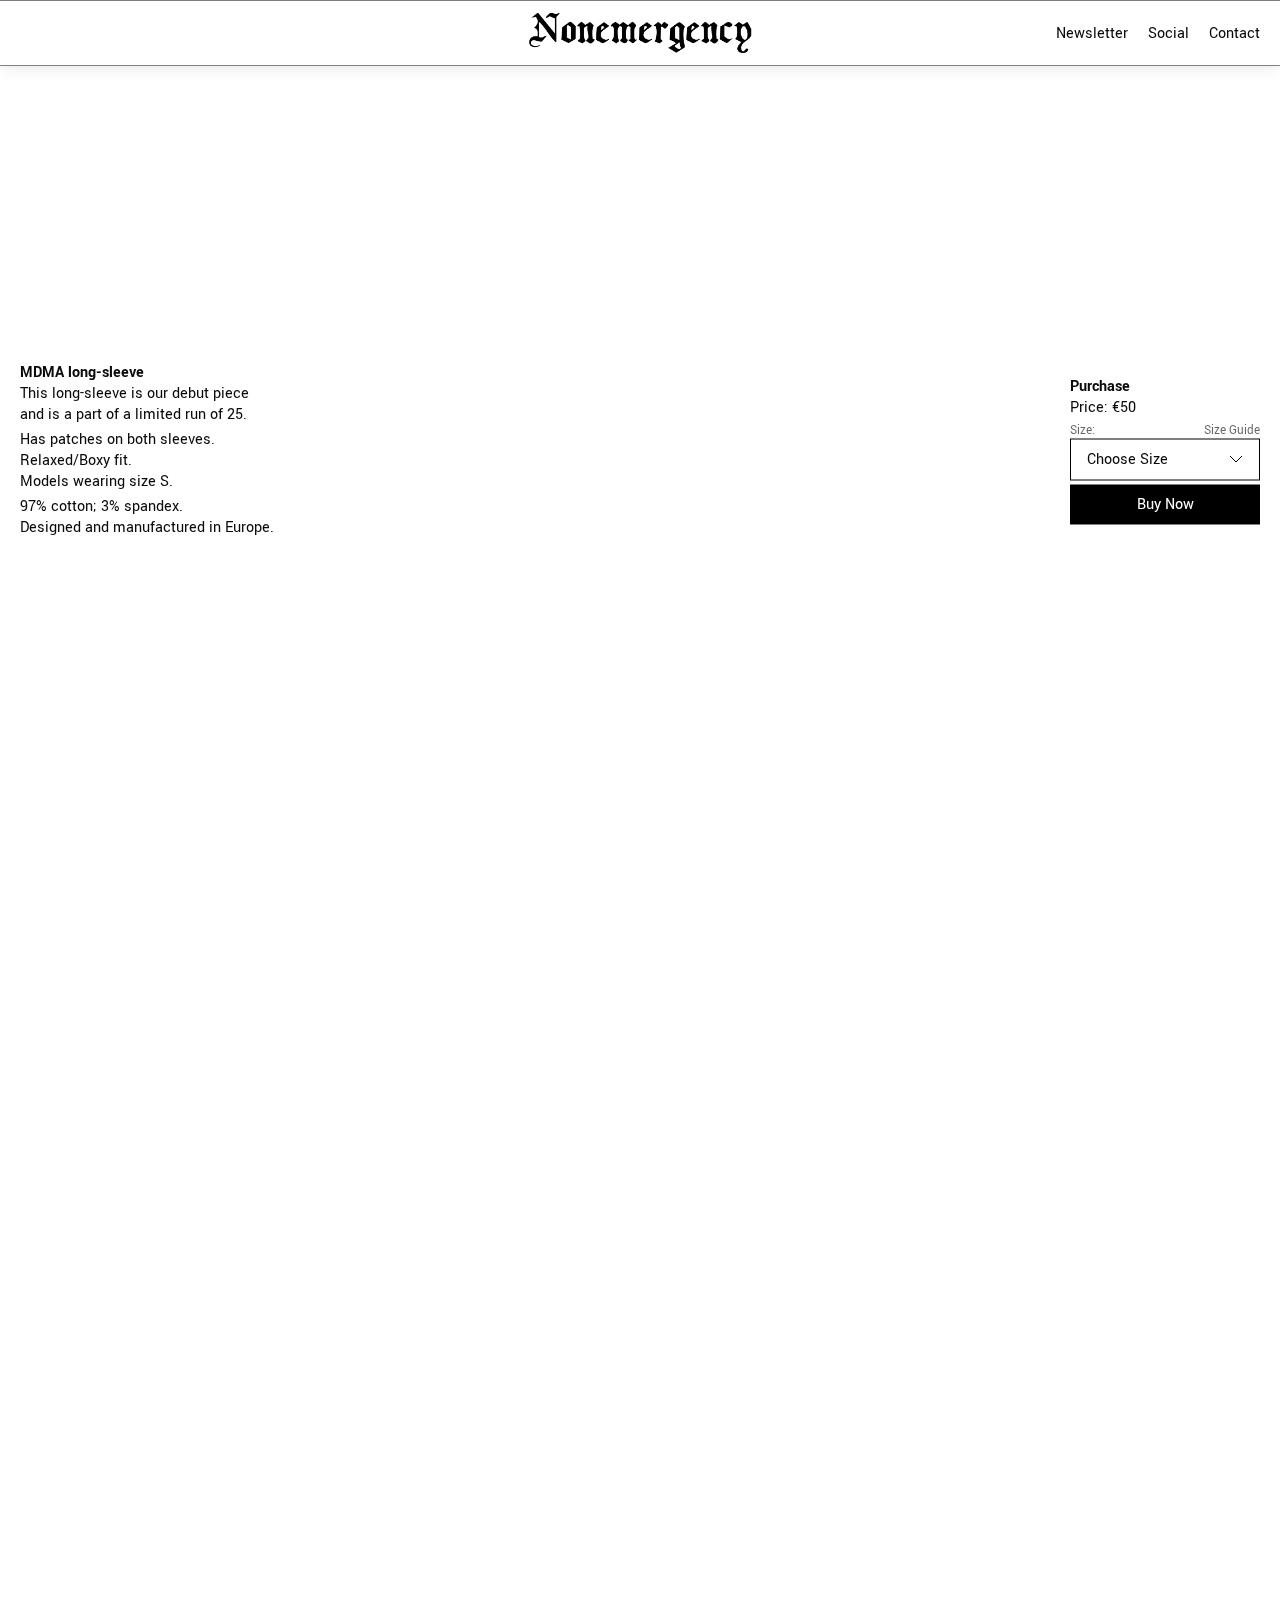
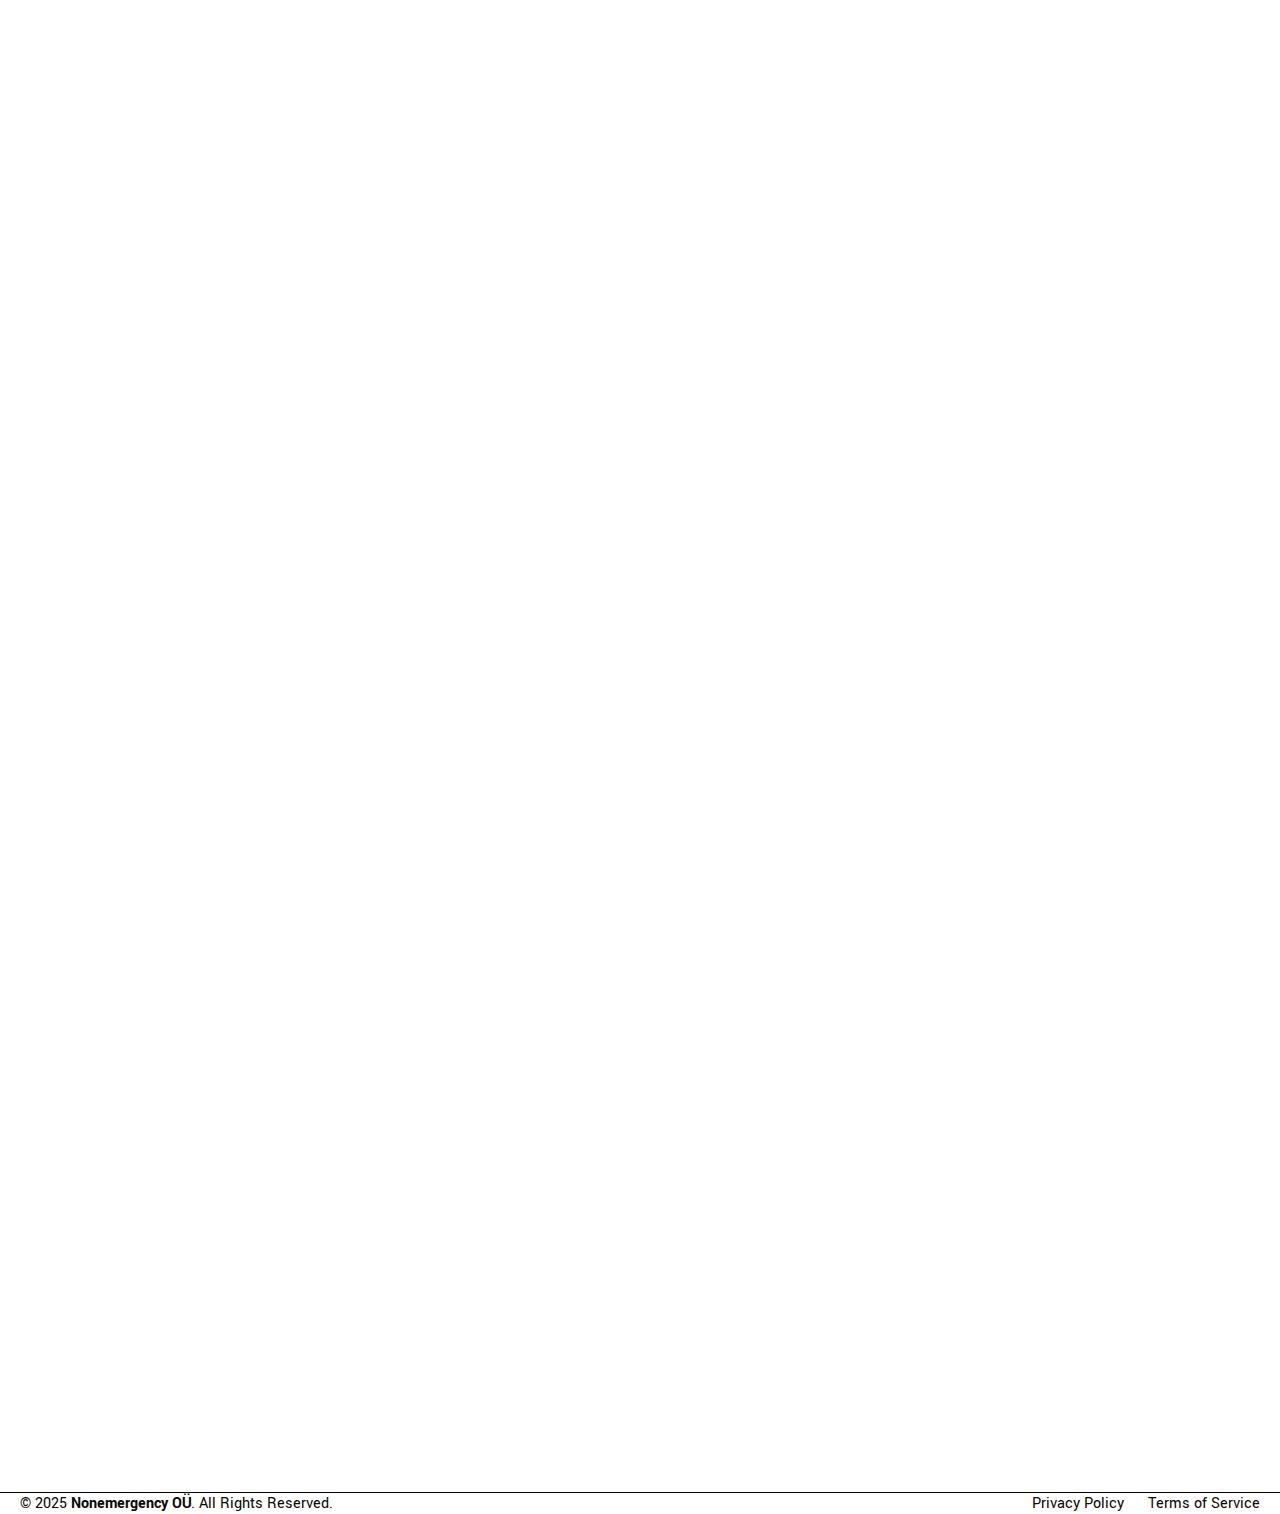
==== phone/index.html @ 73e6ae6c "phone sandbox" ====
<!DOCTYPE html>
<html>
<head>
	<meta charset="utf-8">
	<meta name="viewport" content="width=device-width, initial-scale=1">

	<link rel="stylesheet" href="https://cdn.jsdelivr.net/npm/swiper@11/swiper-bundle.min.css"/>
	<script src="https://cdn.jsdelivr.net/npm/swiper/swiper-bundle.min.js"></script>
	<script src="slider.js" defer></script>

    <link rel="stylesheet" href="general.css">
    <link rel="stylesheet" href="desktop.css">
    <link rel="stylesheet" href="mobile.css">

	<script src="scripts.js" defer></script>

    <link rel="icon" type="image/x-icon" href="assets/favicon.ico">
	<title>Nonemergency</title>
	
</head>
<body>
	<p id="js-disabled">WARNING: JavaScript is disabled on your browser. Some features will not work. <br>Enable JavaScript in order to enjoy properly-working website.</p>
	<script type="text/javascript">
		  const element = document.getElementById("js-disabled");
		  if (element) {
		    element.remove();
		  }
	</script>

	<header>
		<div class="wrapper">
			<img src="assets/nonem.png" alt="Logo" id="logo">
			<img id="burger" src="assets/burger.svg">
			<div id="header-links">
				<a id="newsletter-open">Newsletter</a>
				<div class="dropdown">
					<a>Social</a>
					<div class="dropdown-items">
						<a href="">TikTok</a>
						<a href="">Instagram</a>
						<a href="">Pinterest</a>
					</div>
				</div>
				<a href="mailto:contact@nonemergency.eu">Contact</a>
			</div>
		</div>
	</header>

	<div class="wrapper" id="product-visual">
		<section class="swiper">
			<div class="image-showcase swiper-wrapper"> <!-- SWIPER WRAPPER -->
				<img class="swiper-slide" src="assets/MDMA-photos/photo2.jpg">
				<img class="swiper-slide" src="assets/MDMA-photos/photo0.jpg">
				<video class="swiper-slide" autoplay muted loop>
					<source src="assets/MDMA-photos/video0.mp4" type="video/mp4">
				</video>
				<img class="swiper-slide" src="assets/MDMA-photos/photo1.jpg">
			</div>
		</section>
	</div>
	<div class="swiper-pagination"></div>
	<div class="wrapper" id="product-text">
		<section>
			<div class="product-info fixed-product-object">
				<p class="bold">MDMA long-sleeve</p>
				<div>
					<p>This long-sleeve is our debut piece</p>
					<p>and is a part of a limited run of 25.</p>
				</div>
				<div>
					<p>Has patches on both sleeves.</p>
					<p>Relaxed/Boxy fit.</p>
					<p>Models wearing size S.</p>
				</div>
				<div>
					<p>97% cotton; 3% spandex.</p>
					<p>Designed and manufactured in Europe.</p>
				</div>
			</div>
			<div class="purchase-section fixed-product-object">
				<div class="swiper-pagination"></div> <!-- SWIPER PAGINATION -->
				<p class="bold">Purchase</p>
				<p class="price">Price: €50</p>
				<form id="buy-product-form">
					<div class="size-info">
						<p>Size:</p>
						<a>Size Guide</a>
					</div>
					<select name="size" id="size" class="form-input">
						<option value="not-selected" selected disabled>Choose Size</option>
						<option value="S">S</option>
						<option value="M">M</option>
					</select>
					<input type="submit" value="Buy Now" class="button">
				</form>
			</div>
		</section>

	</div>
	<section id="newsletter" class="newsletter-section">
		<div class="newsletter">
			<div class="newsletter-heading">
				<h2>Newsletter</h2>
				<a id="newsletter-close"><img src="assets/X.svg"></a>
			</div>
			<hr>
			<p>Sign up to email updates on Nonemergency releases and more.<br>You may cancel anytime.</p>
			<form action="" method="POST">
				<input type="email" name="e" class="form-input" placeholder="E-mail">
				<input type="submit" value="Sign Up" class="button">
			</form>
			<div class="background-blur"></div>
		</div>
		<div id="overlay" class="overlay"></div>
	</section>
	<div class="footer-border">
		<footer class="wrapper">
			<p class="small-text">© 2025 <span class="bold">Nonemergency OÜ</span>. All Rights Reserved.</p>
			<span id="legal"><a href="">Privacy Policy</a><a href="">Terms of Service</a></span>
		</footer>
	</div>
</body>
</html>
---- phone/general.css ----
@import url('https://fonts.googleapis.com/css2?family=Yantramanav:wght@100;300;400;500;700;900&display=swap');
/* RESET & FONT */


#js-disabled{
    position: fixed;
    top: 15%;
    left: 15%;
    font-weight: 700;
    background: white;
}


*{ 
    margin: 0;
    padding: 0;
    font-family: "Yantramanav", serif;
    font-weight: 400;
    color: #0A0A0A; 
    border: none;
    outline: none;
    -webkit-appearance: none;
    -moz-appearance: none;
    appearance: none;
    font-size: 1rem;
    background: none;
}


/* GENERAL STYLES */

h2{
    font-weight: 800;
    font-size: 2.25rem;
    line-height: 100%;
}

*:focus{
    outline: 1px solid black;
}

hr{
    border: 1px solid black;
}

footer, section, .grid{
    width: 100%;
    display: grid;
}

.button-container{
    z-index: 1;
    color: black;
    border: 2px solid;
    /*padding: 2px;*/
    width: fit-content;
}


button, .button{
    padding: .5rem 1rem;
    cursor: pointer;
    line-height: 150%;
    background: black;
    color: white;
}


button:hover, .button:hover, button:focus, .button:focus{
    text-decoration: underline;
    text-decoration-thickness: 2px;
}

.not-allowed{
    cursor: not-allowed !important;
}

.wrapper{
    max-width: 1440px;
    margin: 0 auto 0 auto;
    box-sizing: border-box;
}

@media (max-width:  1500px){
    .wrapper{
        padding: 0 20px;
        margin: 0;
    }
}

a{
    text-decoration: none;
    cursor: pointer;
}

a:hover{
    text-decoration: underline;
}

.bold{
    font-weight: 600;
}

select{
    background-image: url("assets/arrow-down.svg");
    background-repeat: no-repeat;
    background-position: right 1rem top 50%;
    line-height: 150%;
}

select:focus{
    outline: none;
}

.form-input{
    padding: .5rem 1rem;
    border: 1px solid black;
}

/*  HEADER  */

header{
    position: fixed;
    width: 100%;
    z-index: 100;
    border-top: 1px solid rgba(0, 0, 0, 0.50);
    border-bottom: 1px solid rgba(0, 0, 0, 0.50);
    background: #FFF;
    box-shadow: 0px 1px 16px 0px rgba(0, 0, 0, 0.10);
    padding: 16px 0;
}

header > .wrapper{
    width: 100%;
    display: flex;
    align-items: center;
    justify-content: end;
    height: 2rem;
}

#logo{
    height: 2.5rem; /* MAKE RESPONSIVE */
    position: absolute;
    left: 50%;
    transform: translateX(-50%);
}

/* PURCHASE SECTION */

.purchase-section form{
    width: 100%;
    margin-top: 4px;
}

.purchase-section form *{
    width: -webkit-fill-available;
    width: fill-available;
}

.size-info{
    display: flex;
    justify-content: space-between;
}

.purchase-section select{
    margin-bottom: 4px;
}

.size-info *{
    color: rgba(0, 0, 0, .6);
    font-size: .8rem;
    width: auto !important;
}

.size-info *:last-child{
    text-align: right;
}

/* FOOTER */


footer{
    padding: .5rem;
    display: flex;
    justify-content: space-between;
}

#legal > a:nth-child(2){
    margin-left: 1.5rem;
}

.footer-border{
    border-top: solid 1px black;
}


/* NEWSLETTER */

.newsletter{
    grid-column: 5 / 9;
    border: 2px solid black;
    padding: 1rem;
    height: fit-content;
    margin: auto;
    background: white;
    z-index: 2;
}

.newsletter form{
    display: flex;
    gap: 8px;
    margin-top: 8px;
}

.newsletter input[type="email"]{
    width: -webkit-fill-available;
    width: fill-available;
}

.newsletter hr{
    margin-bottom: 4px;
}

.newsletter-heading{
    display: flex;
    align-items: self-start;    
    justify-content: space-between;
}

.newsletter-section{
    position: fixed;
    top: 0;
    left: 0;
    height: 100vh;
    display: none;
}

.overlay{
    width: 100%;
    height: 100%;
    position: absolute;
    background: rgba(255, 255, 255, .6);
}
---- phone/desktop.css ----
/* DESKTOP STYLES */

@media (min-width: 700px){
	/* GENERAL */

		.fixed-product-object{
		    position: sticky;
		    height: fit-content;
		    top: 50%;
		    transform: translateY(-50%);
		}


	/* HEADER */

	#burger{
		display: none;
	}

	footer, section, .grid{
	    grid-template-columns: repeat(12, 1fr);
	    gap: 20px;
	}

	#header-links{
	    display: flex;
	    gap: 20px;
	}

	/* DROPDOWN */

	.dropdown{
	    position: relative;
	    display: inline-block;
	}

	.dropdown-items{
	    display: none;
	    position: absolute;
	    left: 50%;
	    transform: translateX(-50%);
	    border: 1px solid;
	}

	.dropdown-items a{
	    text-align: center;
	    background: rgba(255, 255, 255, 1);
	    padding: 0.5rem 1rem;
	    display: block;
	}   

	.dropdown:hover .dropdown-items{
	    display: block;
	}

	/* PRODUCT INFO  */

	.product-info{
	    grid-column: span 3;
	}

	.product-info div{
	    margin-bottom: .25rem;
	}

	.product-info div:last-child{
	    margin-bottom: 0;
	}

	/* IMAGE SHOWCASE */

	.image-showcase{
	    grid-column: 4 / span 6;
	    flex-direction: column;
	    display: flex;
	    align-items: center;
	}

	.image-showcase > img, video{
	    max-width: 100%;
	    max-height: 80vh;
	    padding-bottom: 2rem;
	}

	.image-showcase > *:first-child{
	    margin-top: calc(50vh - var(--first-image-offset));
	}

	.image-showcase > *:last-child{
	    margin-bottom: calc(50vh - var(--last-image-offset) - 4rem); /* 4rem = 2 rem bottom padding; 2 rem footer */
	}

	/* PURCHASE SECTION */

	#product-text{
	    position: fixed;
	    top: 50%;
	    left: 50%;
	    transform: translateX(-50%);
	    width: 100%;
	}

	.purchase-section{
	    grid-column: 11 / 13;
	}

}
---- phone/mobile.css ----
@media (max-width: 800px){
	#burger{
		display: block;
	}

	#header-links{
		display: none;
	}
}


@media (max-width: 1100px){
	.purchase-section{
		grid-column: 10 / 13;
	}
}

@media (max-width: 700px){
	section * {
		margin: 0;
		padding: 0;
		position: unset;
		grid-column: unset !important;
	}

	footer, section, .grid{
		grid-template-columns: repeat(4, 1fr);
	}

	.image-showcase{
		grid-column: span 4 !important;
	}

	.image-showcase *{
		max-width: 80vw !important;
		max-height: 50vh !important;
	}
}
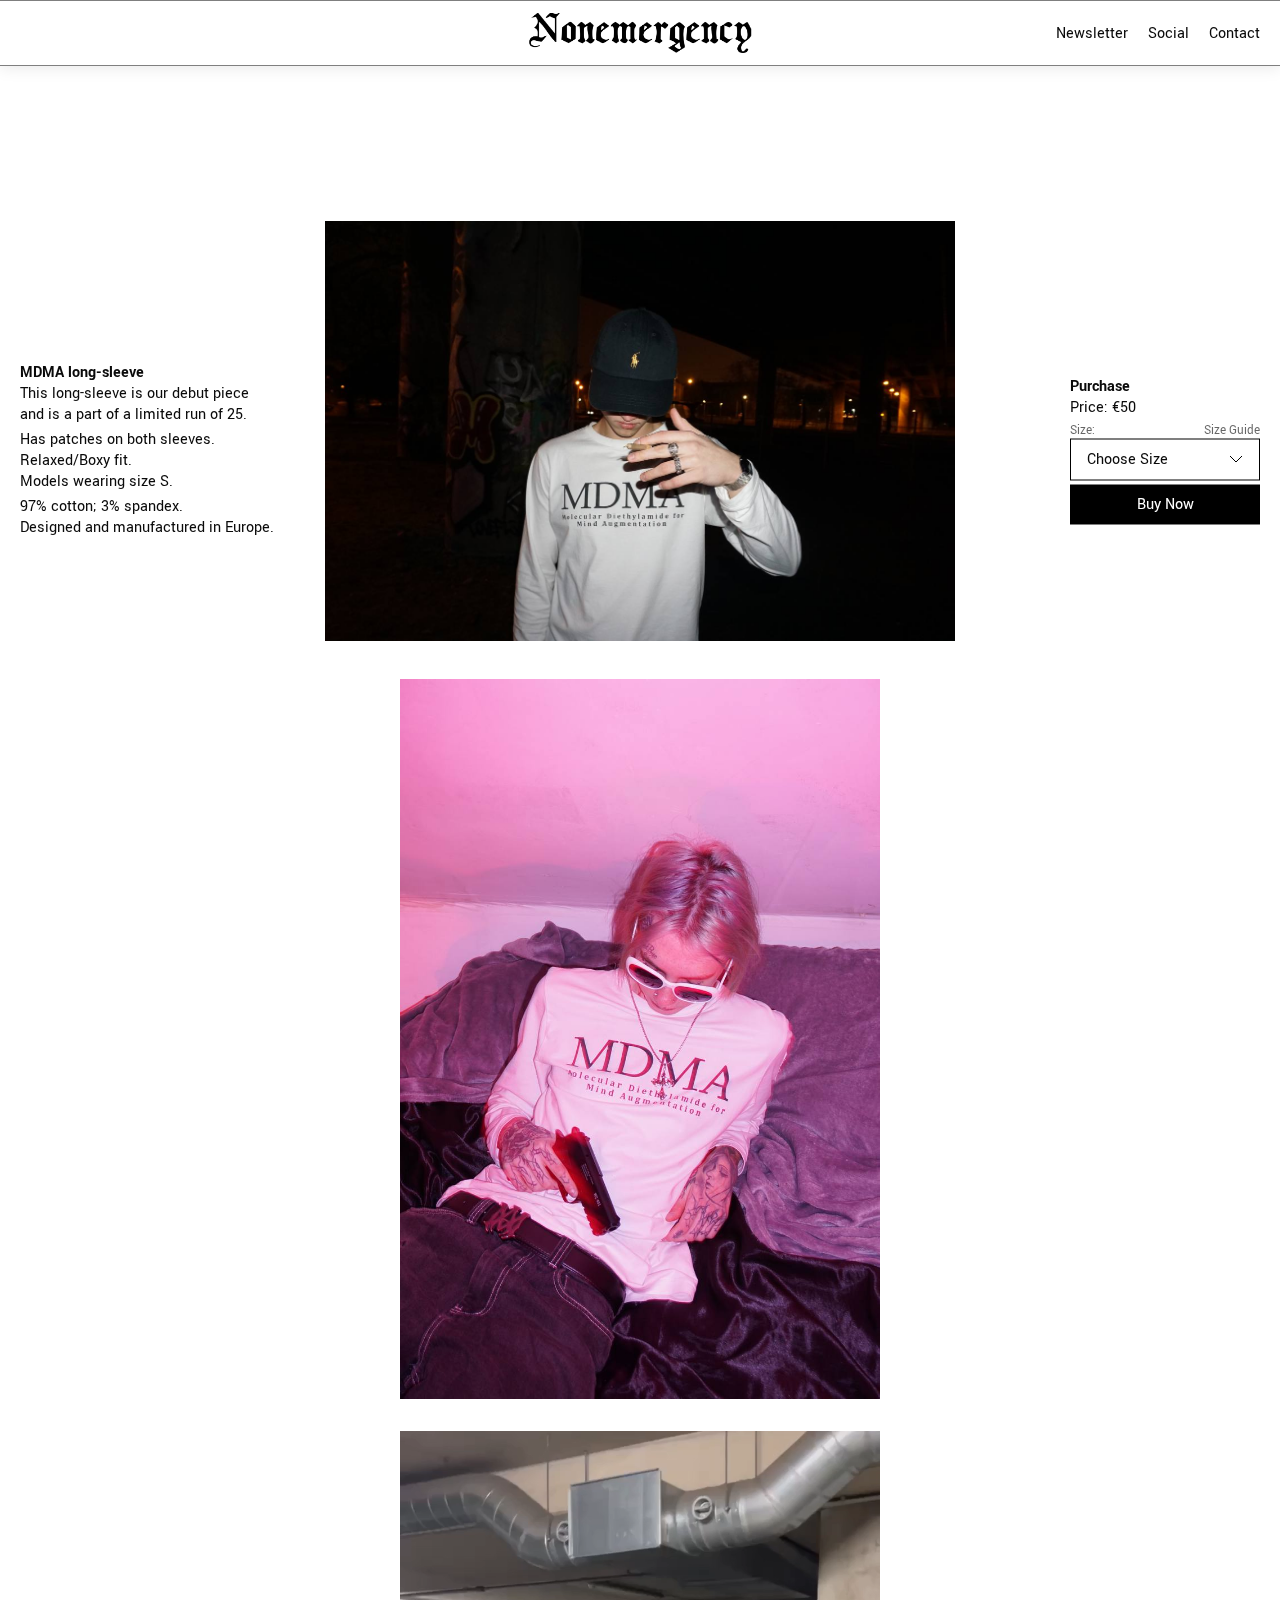
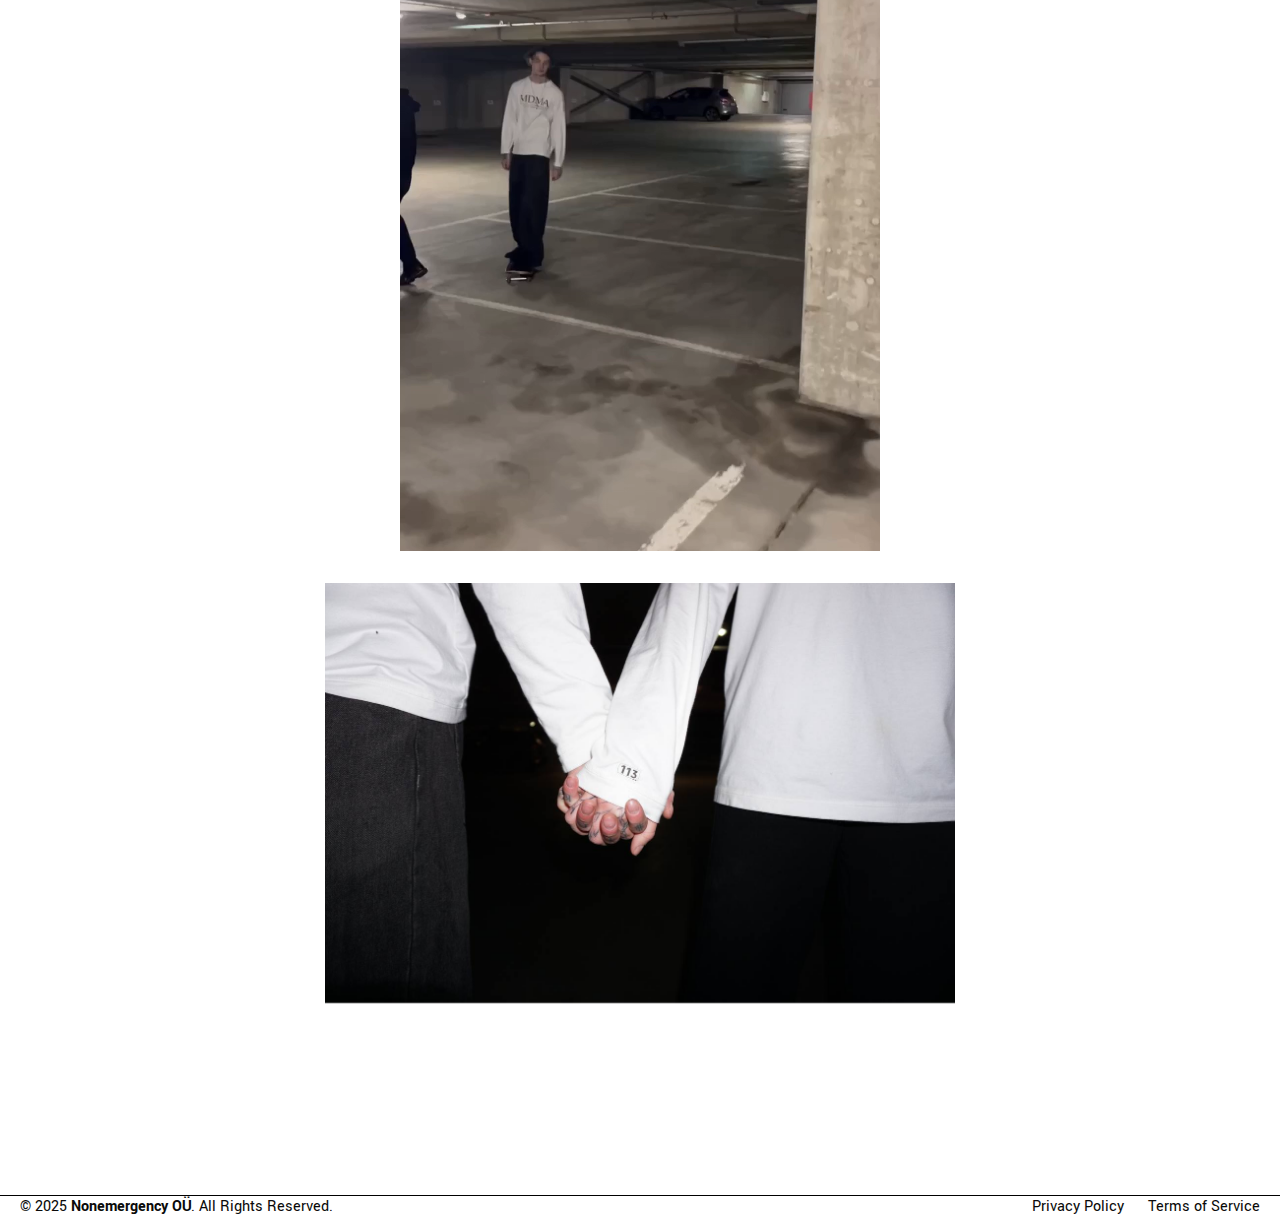
==== commit 672932e9: "slider development" ====
--- a/phone/index.html
+++ b/phone/index.html
@@ -46,20 +46,26 @@
 		</div>
 	</header>
 
-	<div class="wrapper" id="product-visual">
-		<section class="swiper">
-			<div class="image-showcase swiper-wrapper"> <!-- SWIPER WRAPPER -->
-				<img class="swiper-slide" src="assets/MDMA-photos/photo2.jpg">
+	<section class="swiper" id="product-visual">
+		<div class="image-showcase swiper-wrapper"> <!-- SWIPER WRAPPER -->
+			<div class="swiper-slide">
+				<img src="assets/MDMA-photos/photo2.jpg">
+			</div>
+			<div class="swiper-slide">
 				<img class="swiper-slide" src="assets/MDMA-photos/photo0.jpg">
+			</div>
+			<div class="swiper-slide">
 				<video class="swiper-slide" autoplay muted loop>
 					<source src="assets/MDMA-photos/video0.mp4" type="video/mp4">
 				</video>
+			</div>
+			<div class="swiper-slide">
 				<img class="swiper-slide" src="assets/MDMA-photos/photo1.jpg">
 			</div>
-		</section>
-	</div>
-	<div class="swiper-pagination"></div>
+		</div>
+	</section>
 	<div class="wrapper" id="product-text">
+		<div class="swiper-pagination"></div>
 		<section>
 			<div class="product-info fixed-product-object">
 				<p class="bold">MDMA long-sleeve</p>
--- a/phone/general.css
+++ b/phone/general.css
@@ -7,7 +7,8 @@
     top: 15%;
     left: 15%;
     font-weight: 700;
-    background: white;
+    background: #fff;
+    z-index: 1000;
 }
 
 
@@ -18,6 +19,7 @@
     font-weight: 400;
     color: #0A0A0A; 
     border: none;
+    border-radius: 0;
     outline: none;
     -webkit-appearance: none;
     -moz-appearance: none;
@@ -121,6 +123,7 @@
 
 header{
     position: fixed;
+    top: 0;
     width: 100%;
     z-index: 100;
     border-top: 1px solid rgba(0, 0, 0, 0.50);
--- a/phone/desktop.css
+++ b/phone/desktop.css
@@ -1,6 +1,25 @@
 /* DESKTOP STYLES */
 
 @media (min-width: 700px){
+
+	/* REMOVE CONFLICT SWIPER.JS STYLES */
+	#product-visual{
+		display: grid !important;
+		max-width: 1440px;
+		margin: 0 auto;
+	}
+	
+	.swiper-slide{
+		width: fit-content;
+		height: fit-content;
+	}
+
+
+	.image-showcase img, .image-showcase video{
+		height: auto !important;
+		width: auto !important;
+	}
+
 	/* GENERAL */
 
 		.fixed-product-object{
@@ -76,7 +95,7 @@
 	    align-items: center;
 	}
 
-	.image-showcase > img, video{
+	.image-showcase img, .image-showcase video{
 	    max-width: 100%;
 	    max-height: 80vh;
 	    padding-bottom: 2rem;
--- a/phone/mobile.css
+++ b/phone/mobile.css
@@ -1,3 +1,5 @@
+/* STYLES FOR MOBILE */
+
 @media (max-width: 800px){
 	#burger{
 		display: block;
@@ -29,10 +31,29 @@
 
 	.image-showcase{
 		grid-column: span 4 !important;
+		align-items: center;
 	}
 
-	.image-showcase *{
-		max-width: 80vw !important;
-		max-height: 50vh !important;
+	#logo{
+		height: 2rem;
+	}
+
+	.swiper{
+		margin-top: 4rem; /* Margin for header */
+	}
+
+	.swiper-slide{
+		
+	}
+
+	.swiper-slide:not(.swiper-slide-active) {
+		opacity: 0.7;
+	}
+
+	.swiper {
+		width: 100%;
+		height: calc(50vh) !important;
+		overflow: hidden;
+		background: white;
 	}
 }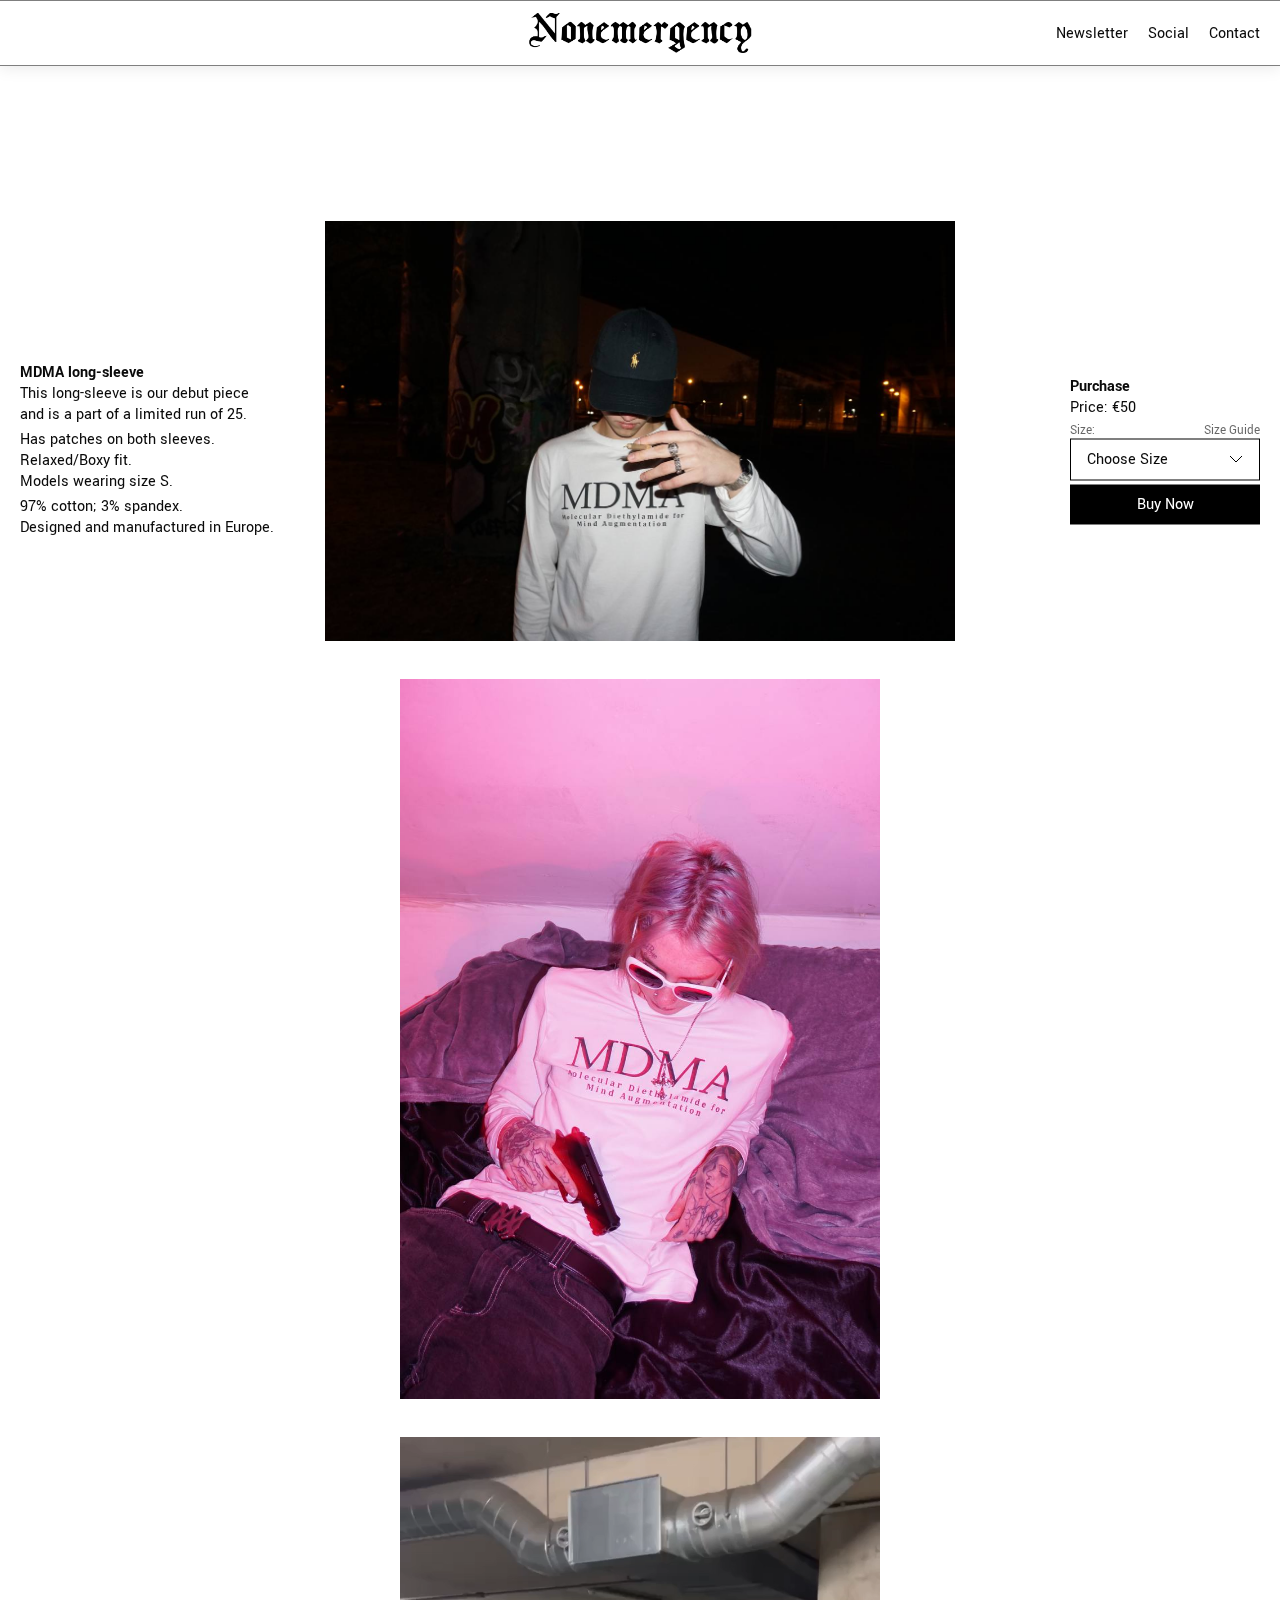
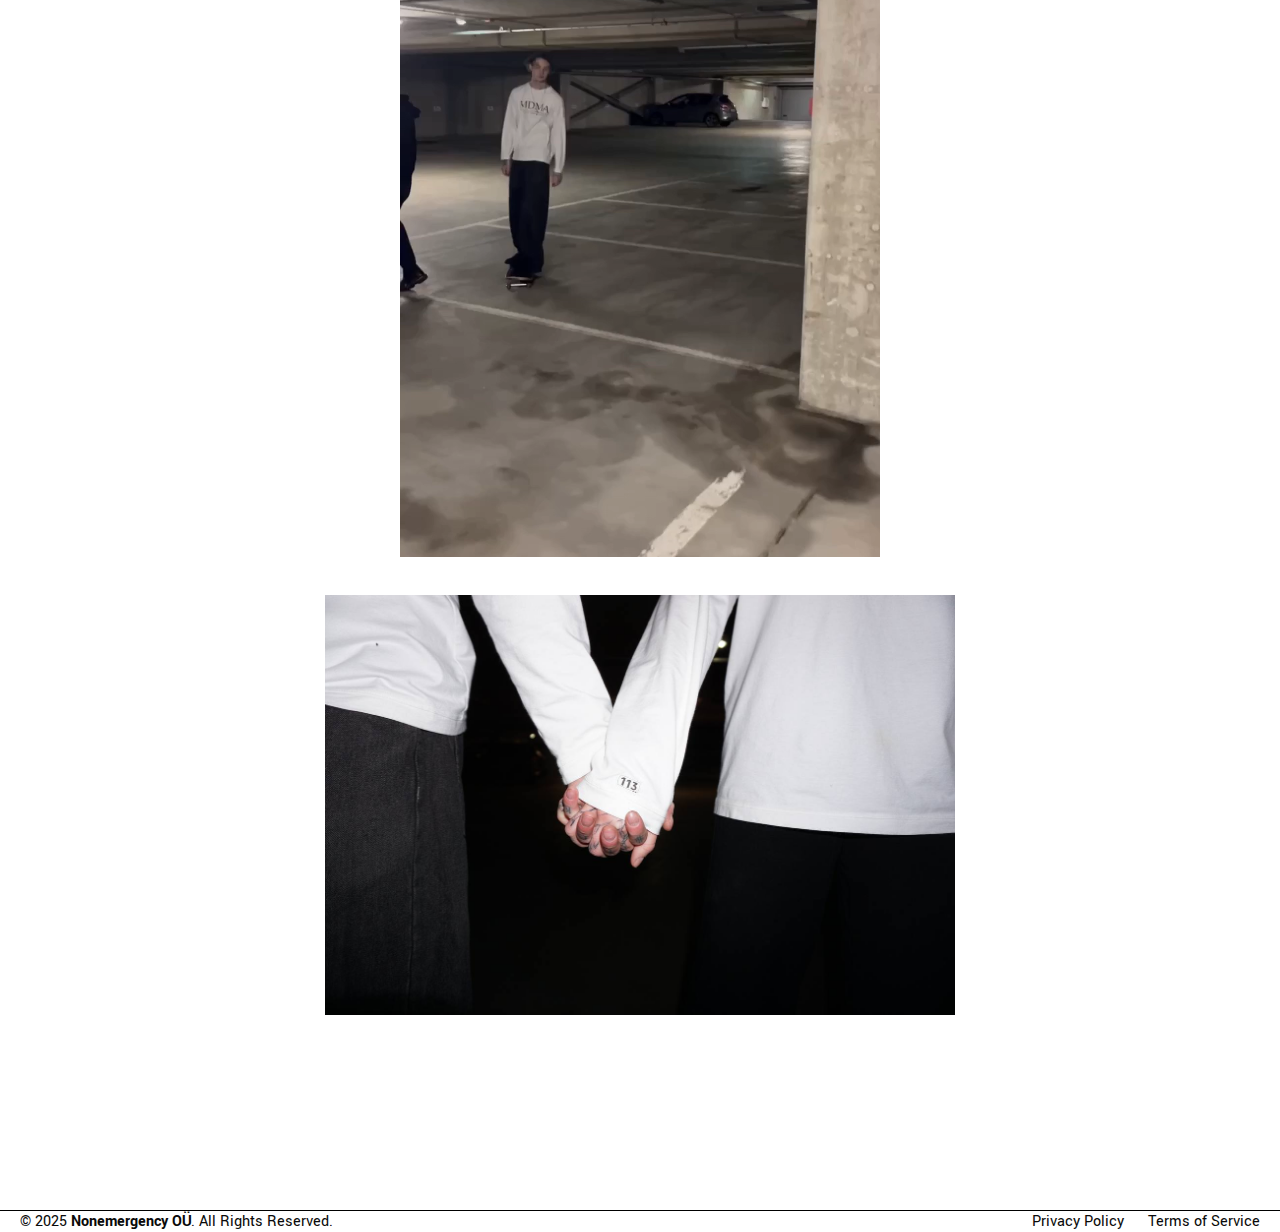
==== commit 82dc4780: "slider done" ====
--- a/phone/index.html
+++ b/phone/index.html
@@ -52,20 +52,20 @@
 				<img src="assets/MDMA-photos/photo2.jpg">
 			</div>
 			<div class="swiper-slide">
-				<img class="swiper-slide" src="assets/MDMA-photos/photo0.jpg">
+				<img src="assets/MDMA-photos/photo0.jpg">
 			</div>
 			<div class="swiper-slide">
-				<video class="swiper-slide" autoplay muted loop>
+				<video autoplay muted loop>
 					<source src="assets/MDMA-photos/video0.mp4" type="video/mp4">
 				</video>
 			</div>
 			<div class="swiper-slide">
-				<img class="swiper-slide" src="assets/MDMA-photos/photo1.jpg">
+				<img src="assets/MDMA-photos/photo1.jpg">
 			</div>
 		</div>
 	</section>
+		<div id="swiper-pagination"></div>
 	<div class="wrapper" id="product-text">
-		<div class="swiper-pagination"></div>
 		<section>
 			<div class="product-info fixed-product-object">
 				<p class="bold">MDMA long-sleeve</p>
--- a/phone/mobile.css
+++ b/phone/mobile.css
@@ -40,20 +40,46 @@
 
 	.swiper{
 		margin-top: 4rem; /* Margin for header */
+		width: 100%;
+		height: 60vh;
+		overflow: hidden;
 	}
 
-	.swiper-slide{
-		
+	.swiper-slide *{
+		width: 100%;
+	    height: 100%;
+	    object-fit: contain;
+		max-height: 50vh;
+		transition: all 300ms ease-in;
+	}
+
+	.swiper-wrapper {
+	  align-items: center;
+	}
+
+	.swiper-slide {
+		max-height: 60vh;
+		width: 80%;
+		display: flex;
+		align-items: center;
+		justify-content: center;
+		transition: height 300ms ease-in;
 	}
 
 	.swiper-slide:not(.swiper-slide-active) {
-		opacity: 0.7;
+	  height: 60%;
 	}
 
-	.swiper {
-		width: 100%;
-		height: calc(50vh) !important;
-		overflow: hidden;
-		background: white;
+	.swiper-slide:not(.swiper-slide-active) *{
+	  width: 80%;
 	}
+
+	.swiper-slide-next *{
+	  transform: translateX(-10%) !important;
+	}
+
+	.swiper-slide-prev *{
+	  transform: translateX(10%) !important;
+	}
+
 }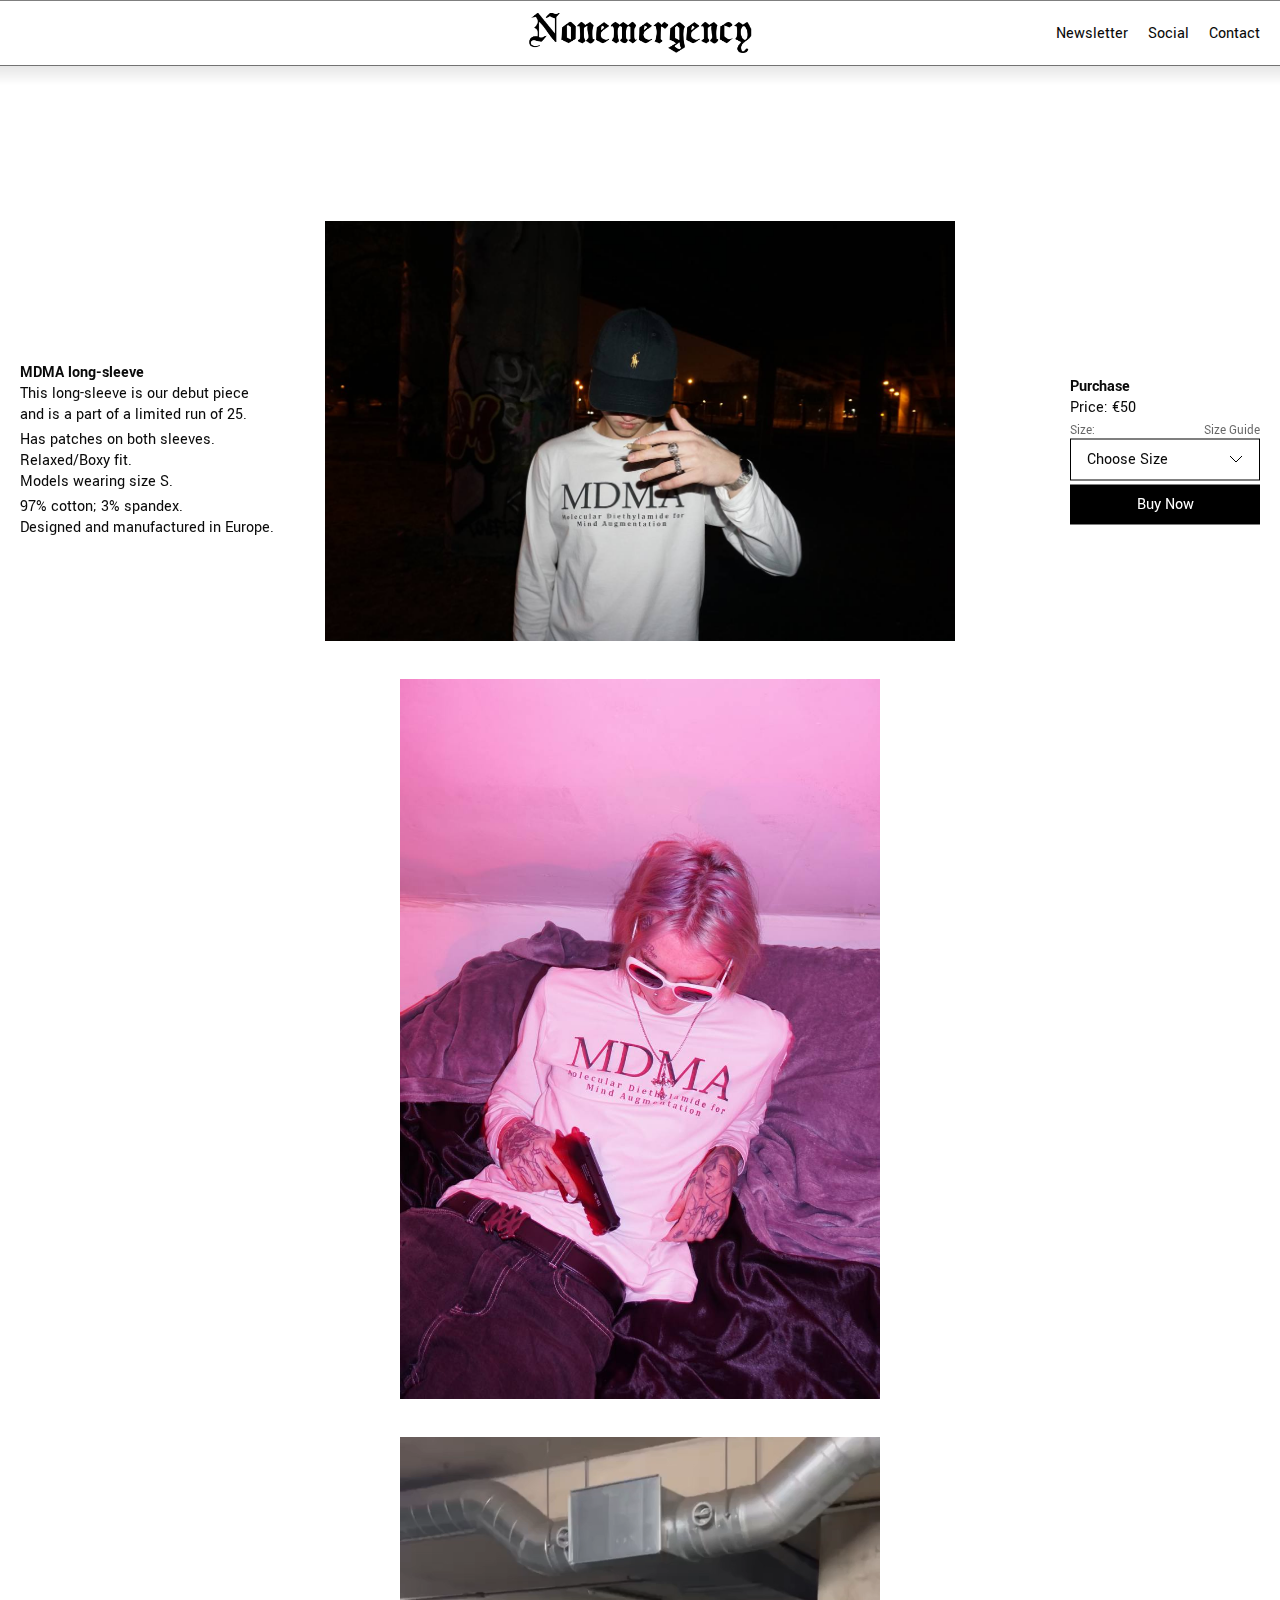
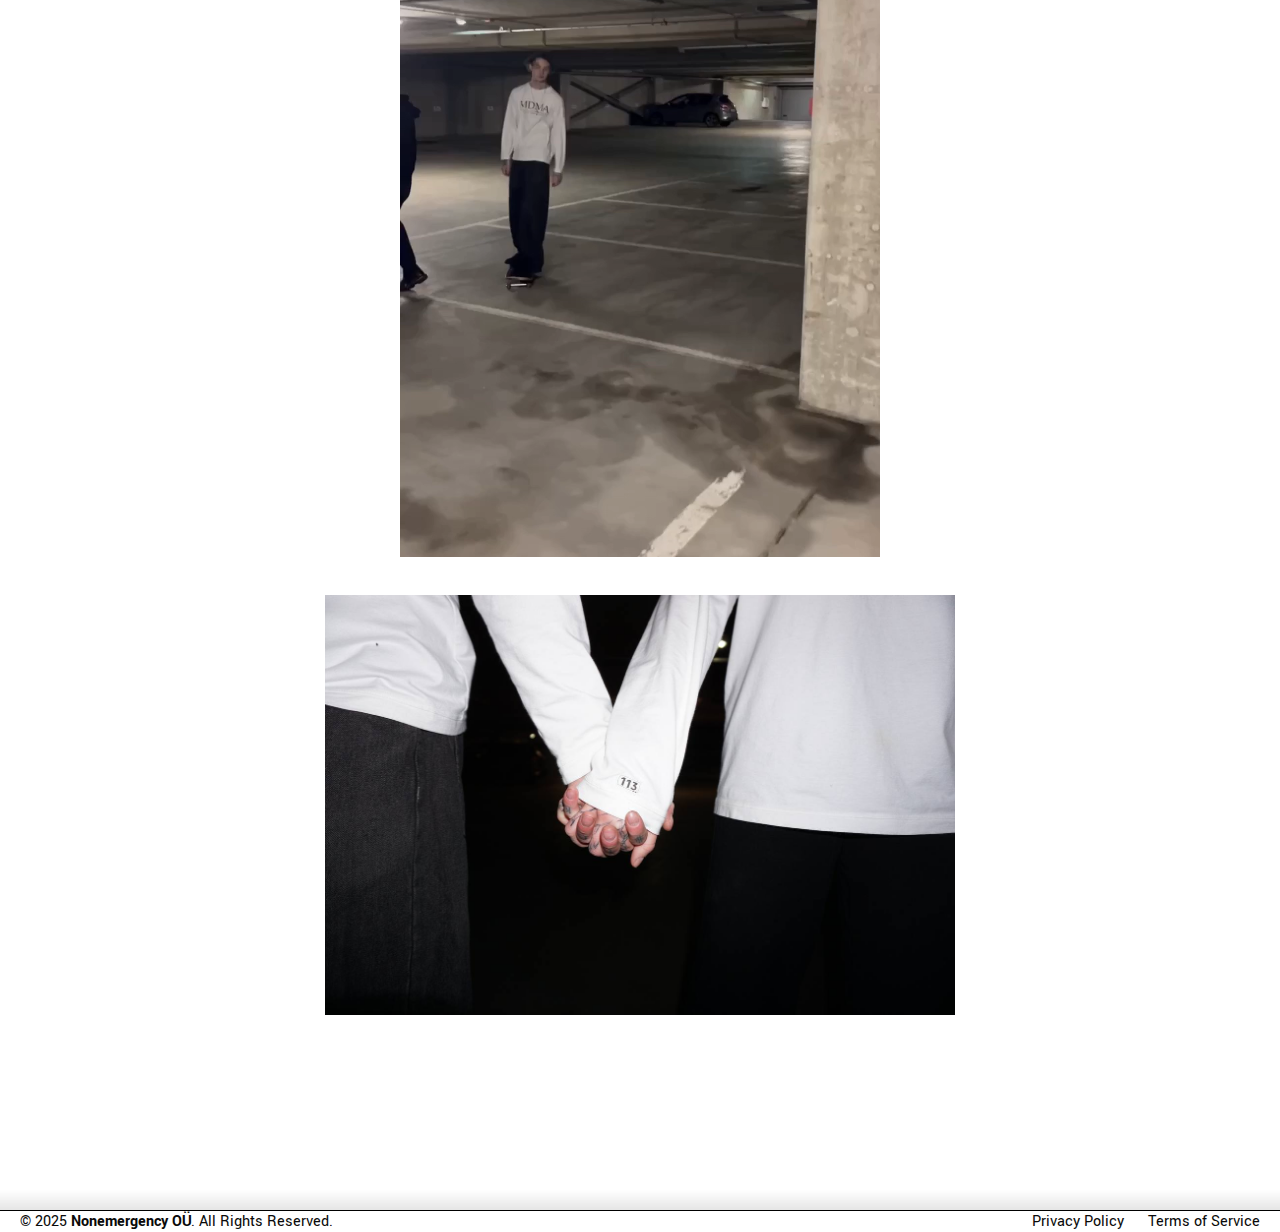
==== commit 4ac17972: "mobile body done" ====
--- a/phone/index.html
+++ b/phone/index.html
@@ -27,7 +27,7 @@
 		  }
 	</script>
 
-	<header>
+	<header class="shadow-bottom">
 		<div class="wrapper">
 			<img src="assets/nonem.png" alt="Logo" id="logo">
 			<img id="burger" src="assets/burger.svg">
@@ -46,7 +46,7 @@
 		</div>
 	</header>
 
-	<section class="swiper" id="product-visual">
+	<section class="swiper shadow-top" id="product-visual">
 		<div class="image-showcase swiper-wrapper"> <!-- SWIPER WRAPPER -->
 			<div class="swiper-slide">
 				<img src="assets/MDMA-photos/photo2.jpg">
@@ -64,11 +64,13 @@
 			</div>
 		</div>
 	</section>
+	<div class="wrapper" id="product-text">
 		<div id="swiper-pagination"></div>
-	<div class="wrapper" id="product-text">
 		<section>
 			<div class="product-info fixed-product-object">
-				<p class="bold">MDMA long-sleeve</p>
+				<p class="bold product-title">MDMA long-sleeve</p>
+				<p class="price">€50</p>
+				<p class="section-title bold">Product Info</p>
 				<div>
 					<p>This long-sleeve is our debut piece</p>
 					<p>and is a part of a limited run of 25.</p>
@@ -84,8 +86,7 @@
 				</div>
 			</div>
 			<div class="purchase-section fixed-product-object">
-				<div class="swiper-pagination"></div> <!-- SWIPER PAGINATION -->
-				<p class="bold">Purchase</p>
+				<p class="section-title bold">Purchase</p>
 				<p class="price">Price: €50</p>
 				<form id="buy-product-form">
 					<div class="size-info">
--- a/phone/general.css
+++ b/phone/general.css
@@ -119,6 +119,36 @@
     border: 1px solid black;
 }
 
+.shadow-top::after, .shadow-bottom::after{
+    content: "";
+    display: block;
+    position: absolute;
+    left: 0;
+    bottom: 0;
+    width: 100%;
+    height: 20px;
+}
+
+.shadow-bottom::after{
+    transform: translateY(100%);
+    background: linear-gradient(
+        to bottom,
+        rgba(0, 0, 0, 0.1) 0%, 
+        rgba(0, 0, 0, 0.05) 50%, 
+        rgba(0, 0, 0, 0) 100%
+    );
+
+}
+
+.shadow-top::after{
+    background: linear-gradient(
+        to top,
+        rgba(0, 0, 0, 0.1) 0%, 
+        rgba(0, 0, 0, 0.05) 50%, 
+        rgba(0, 0, 0, 0) 100%
+    );
+}
+
 /*  HEADER  */
 
 header{
@@ -129,7 +159,6 @@
     border-top: 1px solid rgba(0, 0, 0, 0.50);
     border-bottom: 1px solid rgba(0, 0, 0, 0.50);
     background: #FFF;
-    box-shadow: 0px 1px 16px 0px rgba(0, 0, 0, 0.10);
     padding: 16px 0;
 }
 
@@ -152,7 +181,6 @@
 
 .purchase-section form{
     width: 100%;
-    margin-top: 4px;
 }
 
 .purchase-section form *{
--- a/phone/desktop.css
+++ b/phone/desktop.css
@@ -86,6 +86,14 @@
 	    margin-bottom: 0;
 	}
 
+	.product-info .price{
+		display: none;
+	}
+
+	.product-info .section-title{
+		display: none;
+	}
+
 	/* IMAGE SHOWCASE */
 
 	.image-showcase{
@@ -123,4 +131,9 @@
 	    grid-column: 11 / 13;
 	}
 
+
+	.purchase-section form{
+		margin-top: 4px;
+	}
+	 
 }--- a/phone/mobile.css
+++ b/phone/mobile.css
@@ -22,7 +22,7 @@
 		margin: 0;
 		padding: 0;
 		position: unset;
-		grid-column: unset !important;
+		grid-column: unset;
 	}
 
 	footer, section, .grid{
@@ -48,9 +48,9 @@
 	.swiper-slide *{
 		width: 100%;
 	    height: 100%;
-	    object-fit: contain;
-		max-height: 50vh;
-		transition: all 300ms ease-in;
+	    object-fit: cover;
+		max-height: calc(60vh - 3rem);
+		transition: all 200ms ease-in;
 	}
 
 	.swiper-wrapper {
@@ -60,6 +60,7 @@
 	.swiper-slide {
 		max-height: 60vh;
 		width: 80%;
+		aspect-ratio: 2 / 3;
 		display: flex;
 		align-items: center;
 		justify-content: center;
@@ -82,4 +83,87 @@
 	  transform: translateX(10%) !important;
 	}
 
+	#product-text{
+		padding: 0.5rem 20px;
+	}
+
+	#swiper-pagination{
+		text-align: center;
+        display: flex;
+        justify-content: center;
+        gap: 5px;
+        padding-bottom: .5rem;
+	}
+
+	.swiper-pagination-bullet{
+		background: black !important;
+		height: 1px;
+		width: 1rem;
+		transition: width 100ms linear;
+		margin: 0 !important;
+		border-radius: 0;
+	}
+
+	.swiper-pagination-bullet-active{
+		width: 1.5rem;
+	}
+
+	.product-info{
+		grid-column: span 4;
+	}
+
+	.product-info .price, .product-info .product-title{
+		font-size: 1.5rem;
+	}
+
+	.product-info .price{
+		display: block;
+	}
+
+	.product-info .price::after{
+		content: "";
+		display: block;
+		width: 100%;
+		height: 1px;
+		background: black;
+	}
+	
+	.section-title{
+		display: block;
+		margin-top: .75rem;
+	}
+
+	.product-info > div{
+		margin-bottom: .25rem;
+	}
+
+	.product-info > div:last-child{
+		margin: 0;
+	}
+
+	.purchase-section{
+		grid-column: span 4;
+	}
+
+	.purchase-section .price{
+		display: none;
+	}
+
+	.size-info *{
+		font-size: .9rem;
+	}
+
+	footer #legal{
+		display: none;
+	}
+
+	footer *{
+		font-size: .8rem;
+		margin: 0.4rem 0;
+		color: rgba(0, 0, 0, .8);
+	}
+
+	.footer-border{
+		margin-top: 1rem;
+	}
 }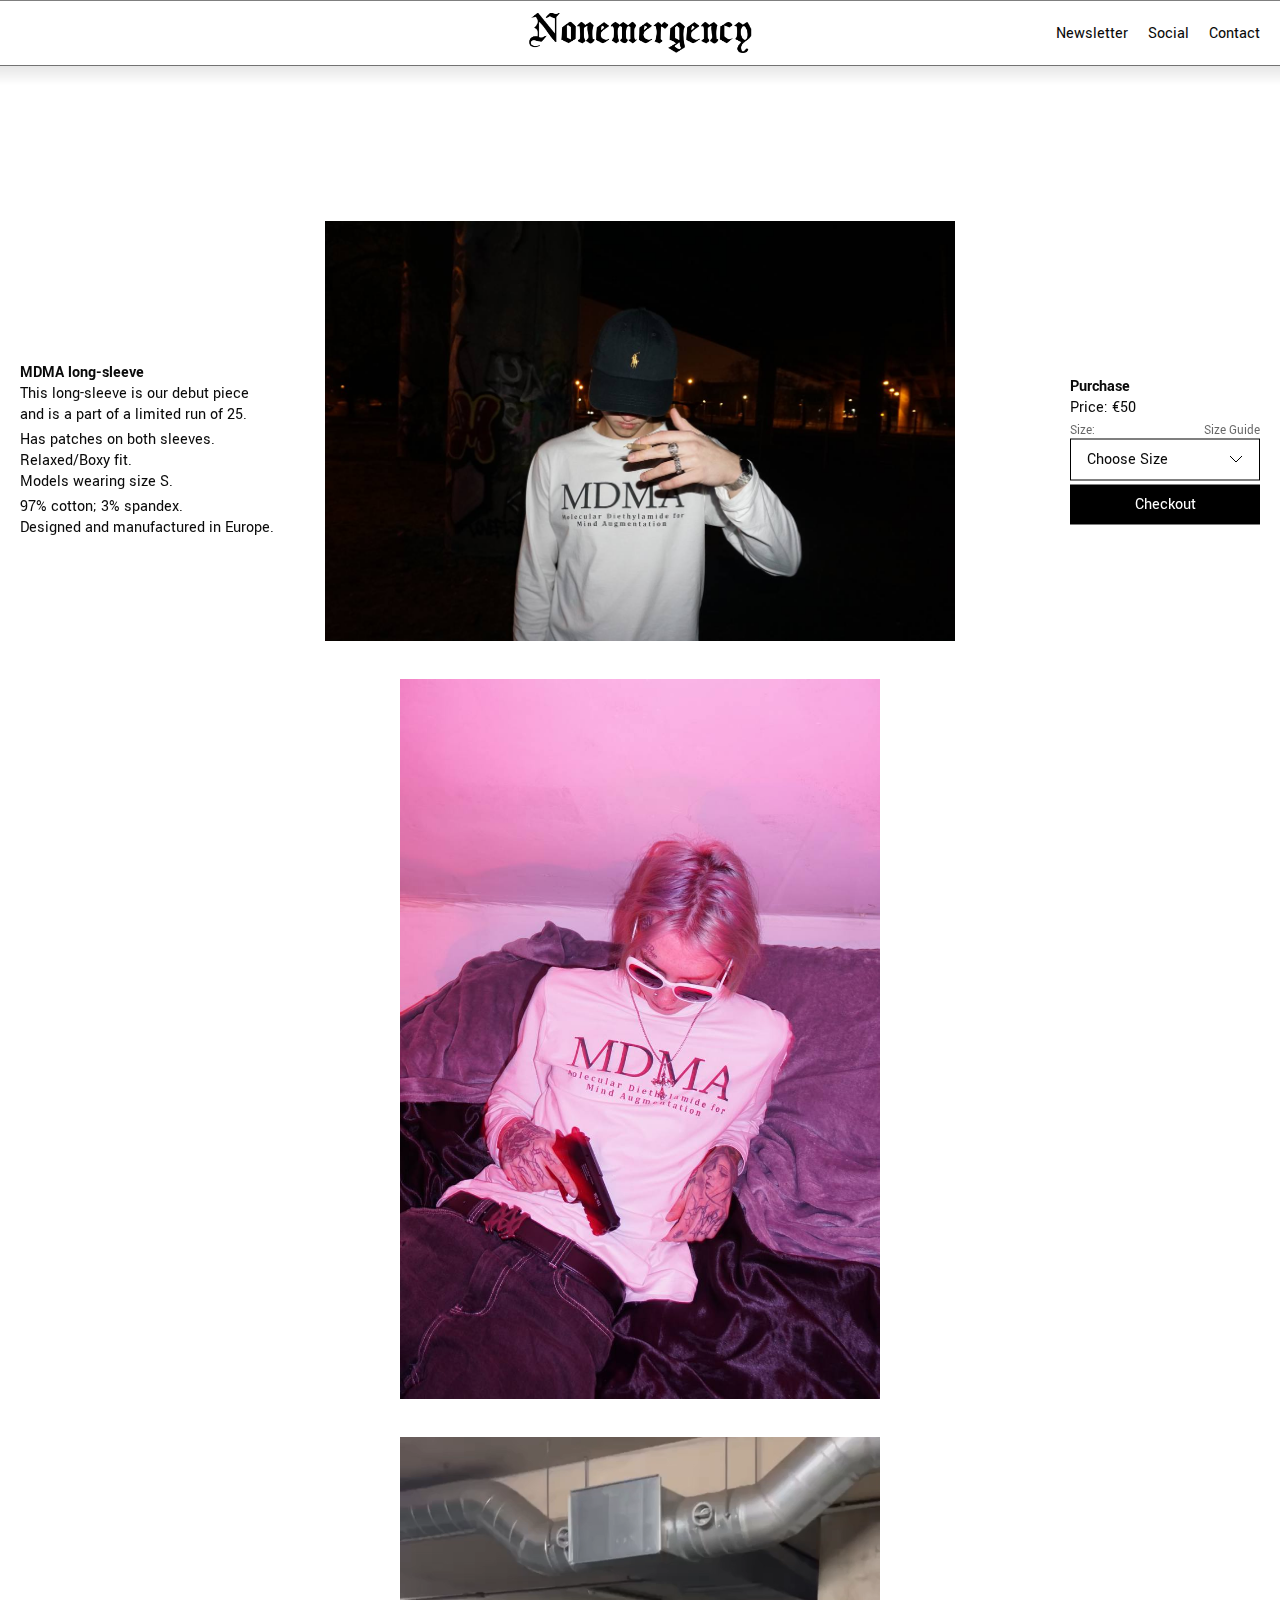
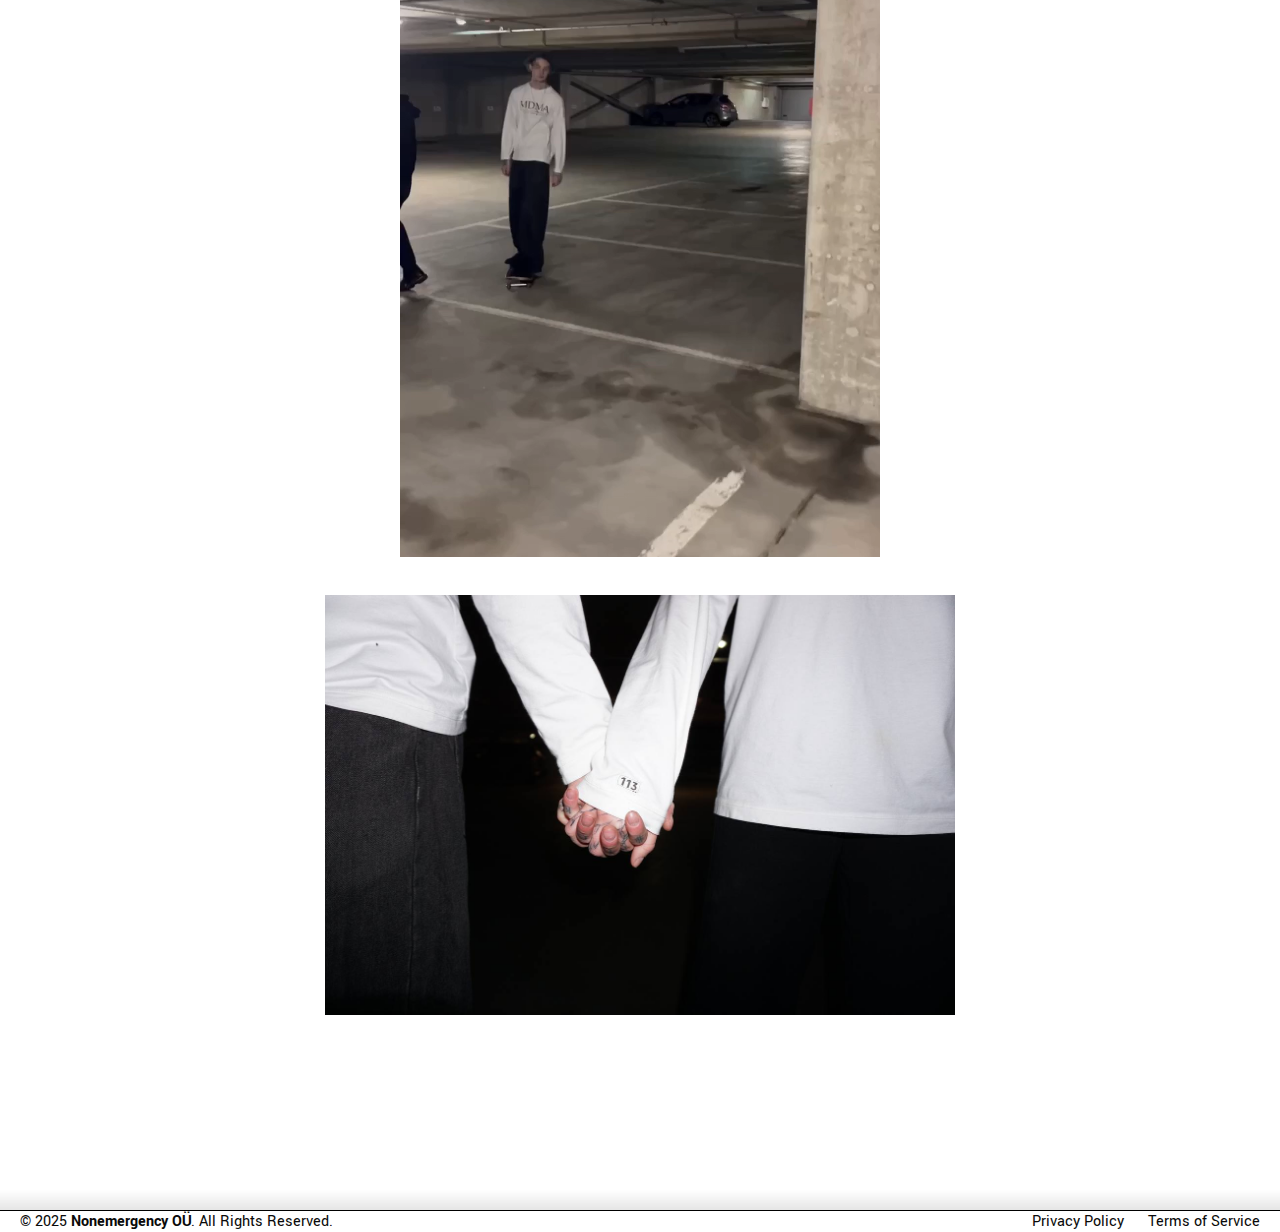
==== commit 98df1408: "bckup" ====
--- a/phone/index.html
+++ b/phone/index.html
@@ -98,7 +98,7 @@
 						<option value="S">S</option>
 						<option value="M">M</option>
 					</select>
-					<input type="submit" value="Buy Now" class="button">
+					<input type="submit" value="Checkout" class="button">
 				</form>
 			</div>
 		</section>
--- a/phone/mobile.css
+++ b/phone/mobile.css
@@ -118,6 +118,7 @@
 
 	.product-info .price{
 		display: block;
+		margin-bottom: 2px;
 	}
 
 	.product-info .price::after{
@@ -127,6 +128,10 @@
 		height: 1px;
 		background: black;
 	}
+
+	.product-info bold{
+		line-height: 125%
+	}
 	
 	.section-title{
 		display: block;
@@ -134,7 +139,7 @@
 	}
 
 	.product-info > div{
-		margin-bottom: .25rem;
+		margin-bottom: .3rem;
 	}
 
 	.product-info > div:last-child{
